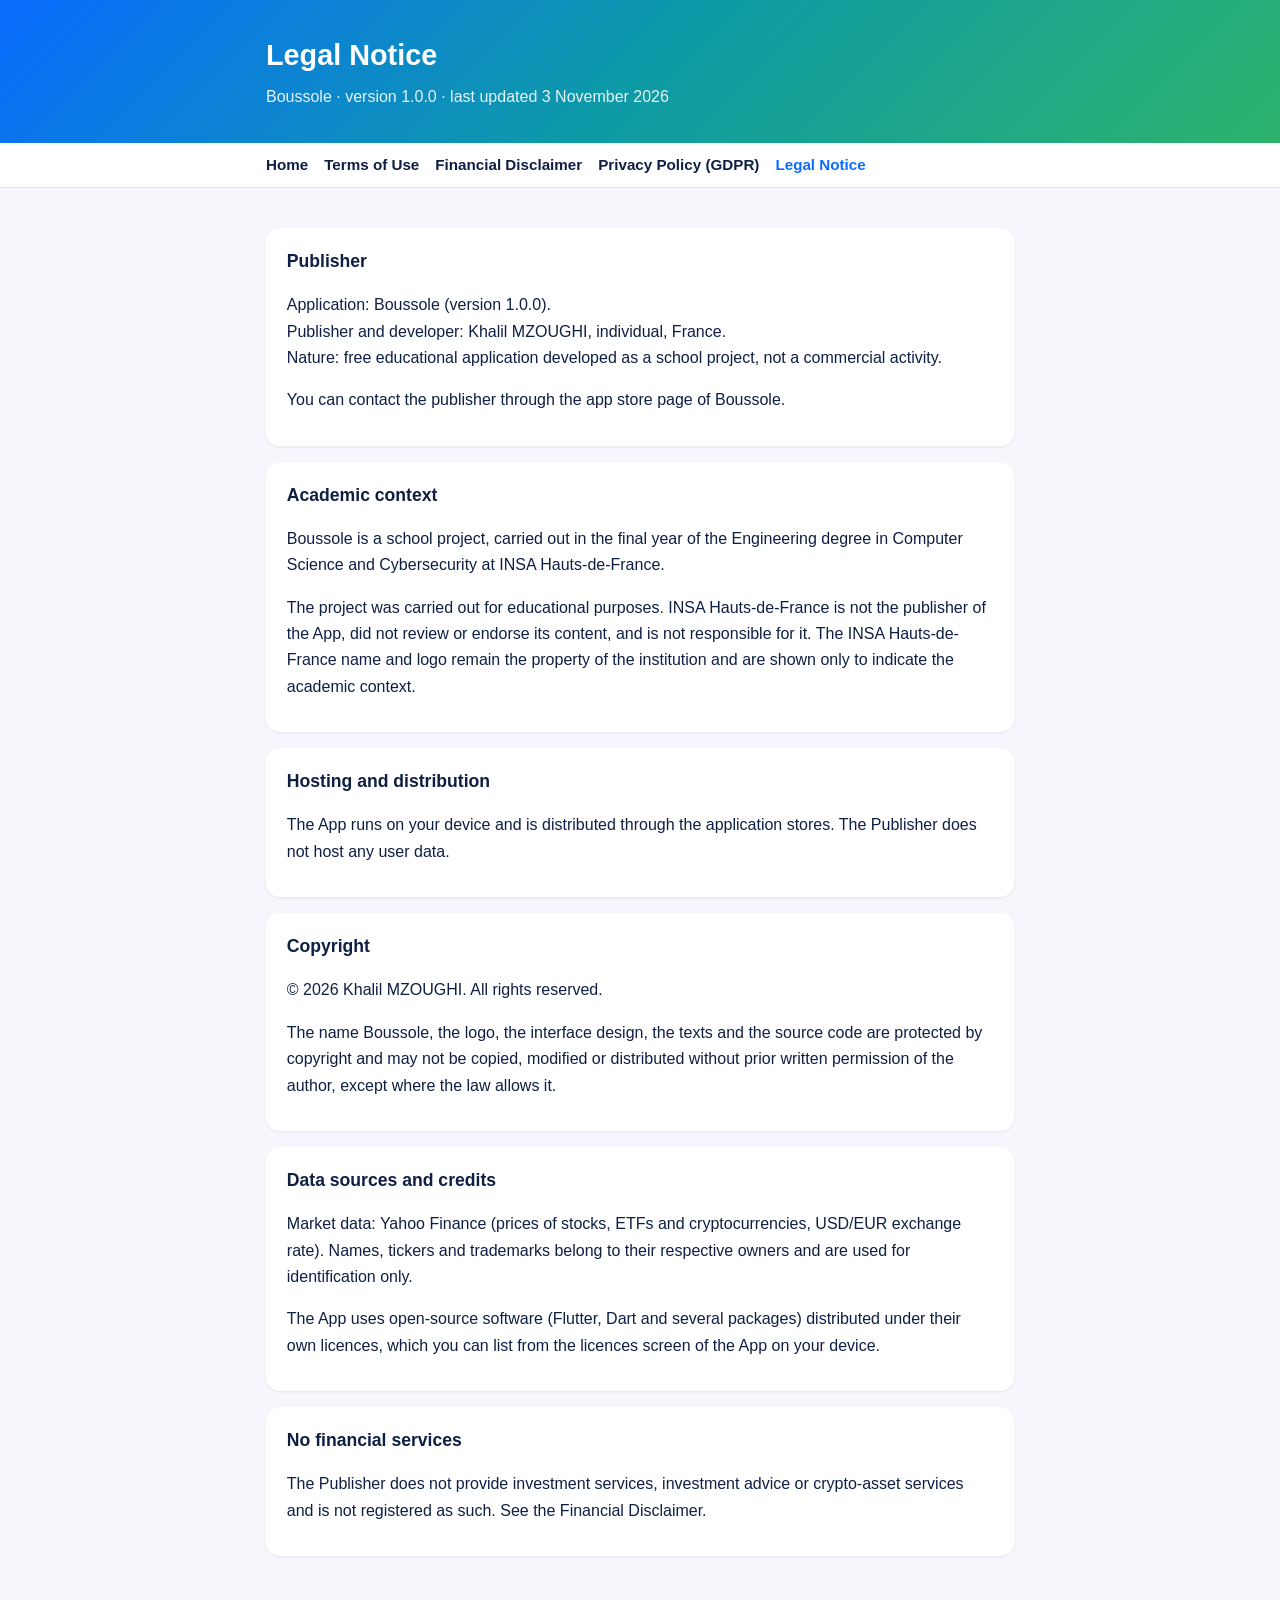
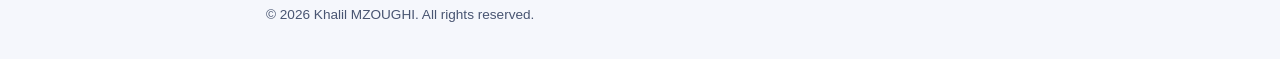
==== docs/site/notice.html @ e5421802 "Initial commit: Boussole app, legal site and store assets" ====
<!DOCTYPE html>
<html lang="en"><head><meta charset="utf-8">
<meta name="viewport" content="width=device-width,initial-scale=1">
<title>Legal Notice – Boussole</title>
<link rel="stylesheet" href="style.css"></head><body>
<header><div class="in"><h1>Legal Notice</h1><p>Boussole · version 1.0.0 · last updated 3 November 2026</p></div></header>
<nav><div class="in"><a href="index.html">Home</a><a href="terms.html">Terms of Use</a><a href="disclaimer.html">Financial Disclaimer</a><a href="privacy.html">Privacy Policy (GDPR)</a><a href="notice.html" class="on">Legal Notice</a></div></nav>
<main><section><h2>Publisher</h2><p>Application: Boussole (version 1.0.0).<br>Publisher and developer: Khalil MZOUGHI, individual, France.<br>Nature: free educational application developed as a school project, not a commercial activity.</p><p>You can contact the publisher through the app store page of Boussole.</p></section><section><h2>Academic context</h2><p>Boussole is a school project, carried out in the final year of the Engineering degree in Computer Science and Cybersecurity at INSA Hauts-de-France.</p><p>The project was carried out for educational purposes. INSA Hauts-de-France is not the publisher of the App, did not review or endorse its content, and is not responsible for it. The INSA Hauts-de-France name and logo remain the property of the institution and are shown only to indicate the academic context.</p></section><section><h2>Hosting and distribution</h2><p>The App runs on your device and is distributed through the application stores. The Publisher does not host any user data.</p></section><section><h2>Copyright</h2><p>© 2026 Khalil MZOUGHI. All rights reserved.</p><p>The name Boussole, the logo, the interface design, the texts and the source code are protected by copyright and may not be copied, modified or distributed without prior written permission of the author, except where the law allows it.</p></section><section><h2>Data sources and credits</h2><p>Market data: Yahoo Finance (prices of stocks, ETFs and cryptocurrencies, USD/EUR exchange rate). Names, tickers and trademarks belong to their respective owners and are used for identification only.</p><p>The App uses open-source software (Flutter, Dart and several packages) distributed under their own licences, which you can list from the licences screen of the App on your device.</p></section><section><h2>No financial services</h2><p>The Publisher does not provide investment services, investment advice or crypto-asset services and is not registered as such. See the Financial Disclaimer.</p></section></main>
<footer>© 2026 Khalil MZOUGHI. All rights reserved.</footer>
</body></html>
---- docs/site/style.css ----
:root{--navy:#0F1F44;--blue:#0A6CFF;--bg:#F5F7FC}
*{box-sizing:border-box}
body{margin:0;font-family:-apple-system,"Segoe UI",Roboto,sans-serif;background:var(--bg);color:var(--navy);line-height:1.65}
header{background:linear-gradient(135deg,#0A6CFF,#0E9AA7,#2DB36B);color:#fff;padding:2rem 1rem}
header .in,main,footer{max-width:780px;margin:0 auto;padding:0 1rem}
header h1{margin:0;font-size:1.8rem}header p{margin:.3rem 0 0;opacity:.9}
nav{background:#fff;border-bottom:1px solid #dde3f0;position:sticky;top:0}
nav .in{max-width:780px;margin:0 auto;padding:.6rem 1rem;display:flex;flex-wrap:wrap;gap:1rem}
nav a{color:var(--navy);text-decoration:none;font-weight:600;font-size:.95rem}
nav a:hover,nav a.on{color:var(--blue)}
main{padding-top:1.5rem;padding-bottom:2rem}
section{background:#fff;border-radius:14px;padding:1rem 1.3rem;margin:1rem 0;box-shadow:0 1px 3px rgba(15,31,68,.08)}
h2{font-size:1.1rem;margin:.2rem 0 .6rem}
.card{display:block;text-decoration:none;color:inherit;background:#fff;border-radius:14px;padding:1rem 1.3rem;margin:.8rem 0;box-shadow:0 1px 3px rgba(15,31,68,.08)}
.card:hover{box-shadow:0 2px 8px rgba(10,108,255,.25)}
.card b{color:var(--blue)}
.warn{border-left:5px solid #F5A524}
footer{padding-bottom:2rem;font-size:.85rem;opacity:.75}
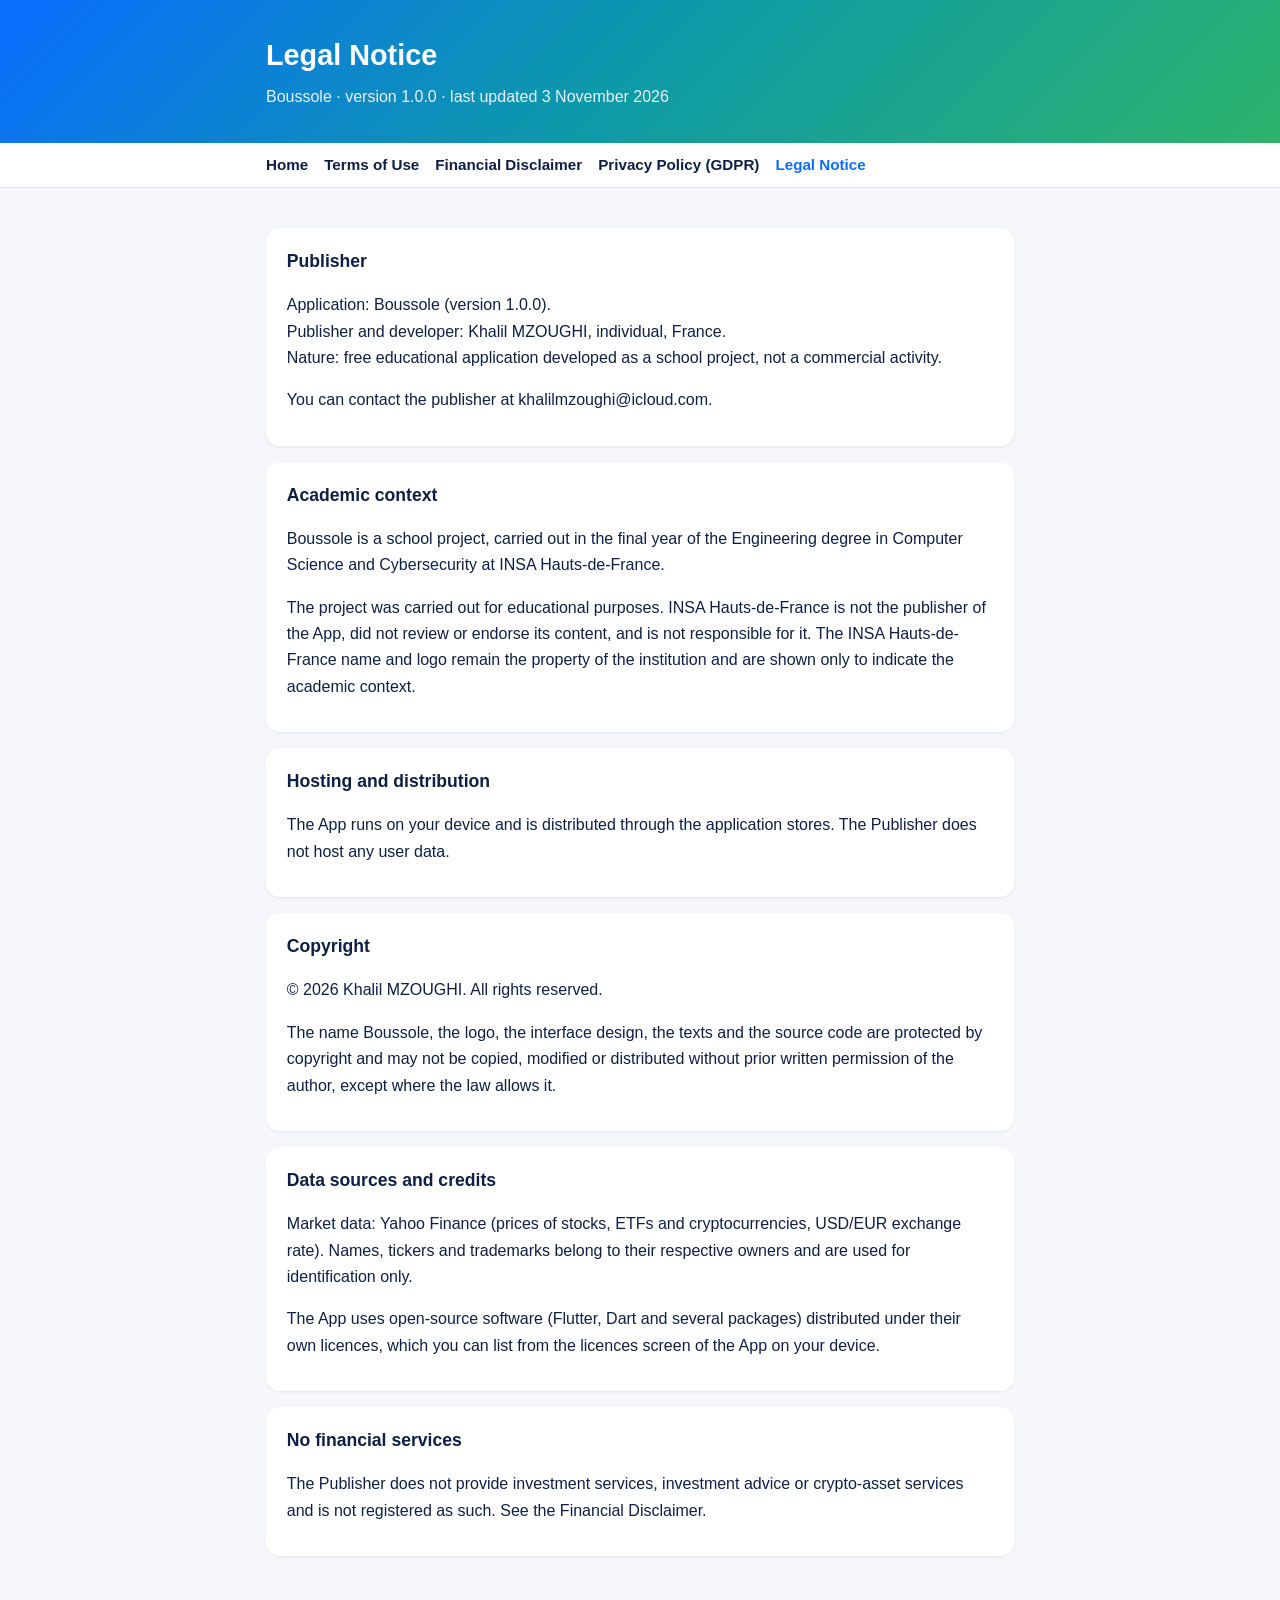
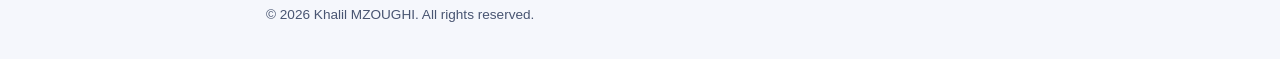
==== commit fcea7929: "Set contact email and regenerate legal site" ====
--- a/docs/site/notice.html
+++ b/docs/site/notice.html
@@ -5,6 +5,6 @@
 <link rel="stylesheet" href="style.css"></head><body>
 <header><div class="in"><h1>Legal Notice</h1><p>Boussole · version 1.0.0 · last updated 3 November 2026</p></div></header>
 <nav><div class="in"><a href="index.html">Home</a><a href="terms.html">Terms of Use</a><a href="disclaimer.html">Financial Disclaimer</a><a href="privacy.html">Privacy Policy (GDPR)</a><a href="notice.html" class="on">Legal Notice</a></div></nav>
-<main><section><h2>Publisher</h2><p>Application: Boussole (version 1.0.0).<br>Publisher and developer: Khalil MZOUGHI, individual, France.<br>Nature: free educational application developed as a school project, not a commercial activity.</p><p>You can contact the publisher through the app store page of Boussole.</p></section><section><h2>Academic context</h2><p>Boussole is a school project, carried out in the final year of the Engineering degree in Computer Science and Cybersecurity at INSA Hauts-de-France.</p><p>The project was carried out for educational purposes. INSA Hauts-de-France is not the publisher of the App, did not review or endorse its content, and is not responsible for it. The INSA Hauts-de-France name and logo remain the property of the institution and are shown only to indicate the academic context.</p></section><section><h2>Hosting and distribution</h2><p>The App runs on your device and is distributed through the application stores. The Publisher does not host any user data.</p></section><section><h2>Copyright</h2><p>© 2026 Khalil MZOUGHI. All rights reserved.</p><p>The name Boussole, the logo, the interface design, the texts and the source code are protected by copyright and may not be copied, modified or distributed without prior written permission of the author, except where the law allows it.</p></section><section><h2>Data sources and credits</h2><p>Market data: Yahoo Finance (prices of stocks, ETFs and cryptocurrencies, USD/EUR exchange rate). Names, tickers and trademarks belong to their respective owners and are used for identification only.</p><p>The App uses open-source software (Flutter, Dart and several packages) distributed under their own licences, which you can list from the licences screen of the App on your device.</p></section><section><h2>No financial services</h2><p>The Publisher does not provide investment services, investment advice or crypto-asset services and is not registered as such. See the Financial Disclaimer.</p></section></main>
+<main><section><h2>Publisher</h2><p>Application: Boussole (version 1.0.0).<br>Publisher and developer: Khalil MZOUGHI, individual, France.<br>Nature: free educational application developed as a school project, not a commercial activity.</p><p>You can contact the publisher at khalilmzoughi@icloud.com.</p></section><section><h2>Academic context</h2><p>Boussole is a school project, carried out in the final year of the Engineering degree in Computer Science and Cybersecurity at INSA Hauts-de-France.</p><p>The project was carried out for educational purposes. INSA Hauts-de-France is not the publisher of the App, did not review or endorse its content, and is not responsible for it. The INSA Hauts-de-France name and logo remain the property of the institution and are shown only to indicate the academic context.</p></section><section><h2>Hosting and distribution</h2><p>The App runs on your device and is distributed through the application stores. The Publisher does not host any user data.</p></section><section><h2>Copyright</h2><p>© 2026 Khalil MZOUGHI. All rights reserved.</p><p>The name Boussole, the logo, the interface design, the texts and the source code are protected by copyright and may not be copied, modified or distributed without prior written permission of the author, except where the law allows it.</p></section><section><h2>Data sources and credits</h2><p>Market data: Yahoo Finance (prices of stocks, ETFs and cryptocurrencies, USD/EUR exchange rate). Names, tickers and trademarks belong to their respective owners and are used for identification only.</p><p>The App uses open-source software (Flutter, Dart and several packages) distributed under their own licences, which you can list from the licences screen of the App on your device.</p></section><section><h2>No financial services</h2><p>The Publisher does not provide investment services, investment advice or crypto-asset services and is not registered as such. See the Financial Disclaimer.</p></section></main>
 <footer>© 2026 Khalil MZOUGHI. All rights reserved.</footer>
 </body></html>
